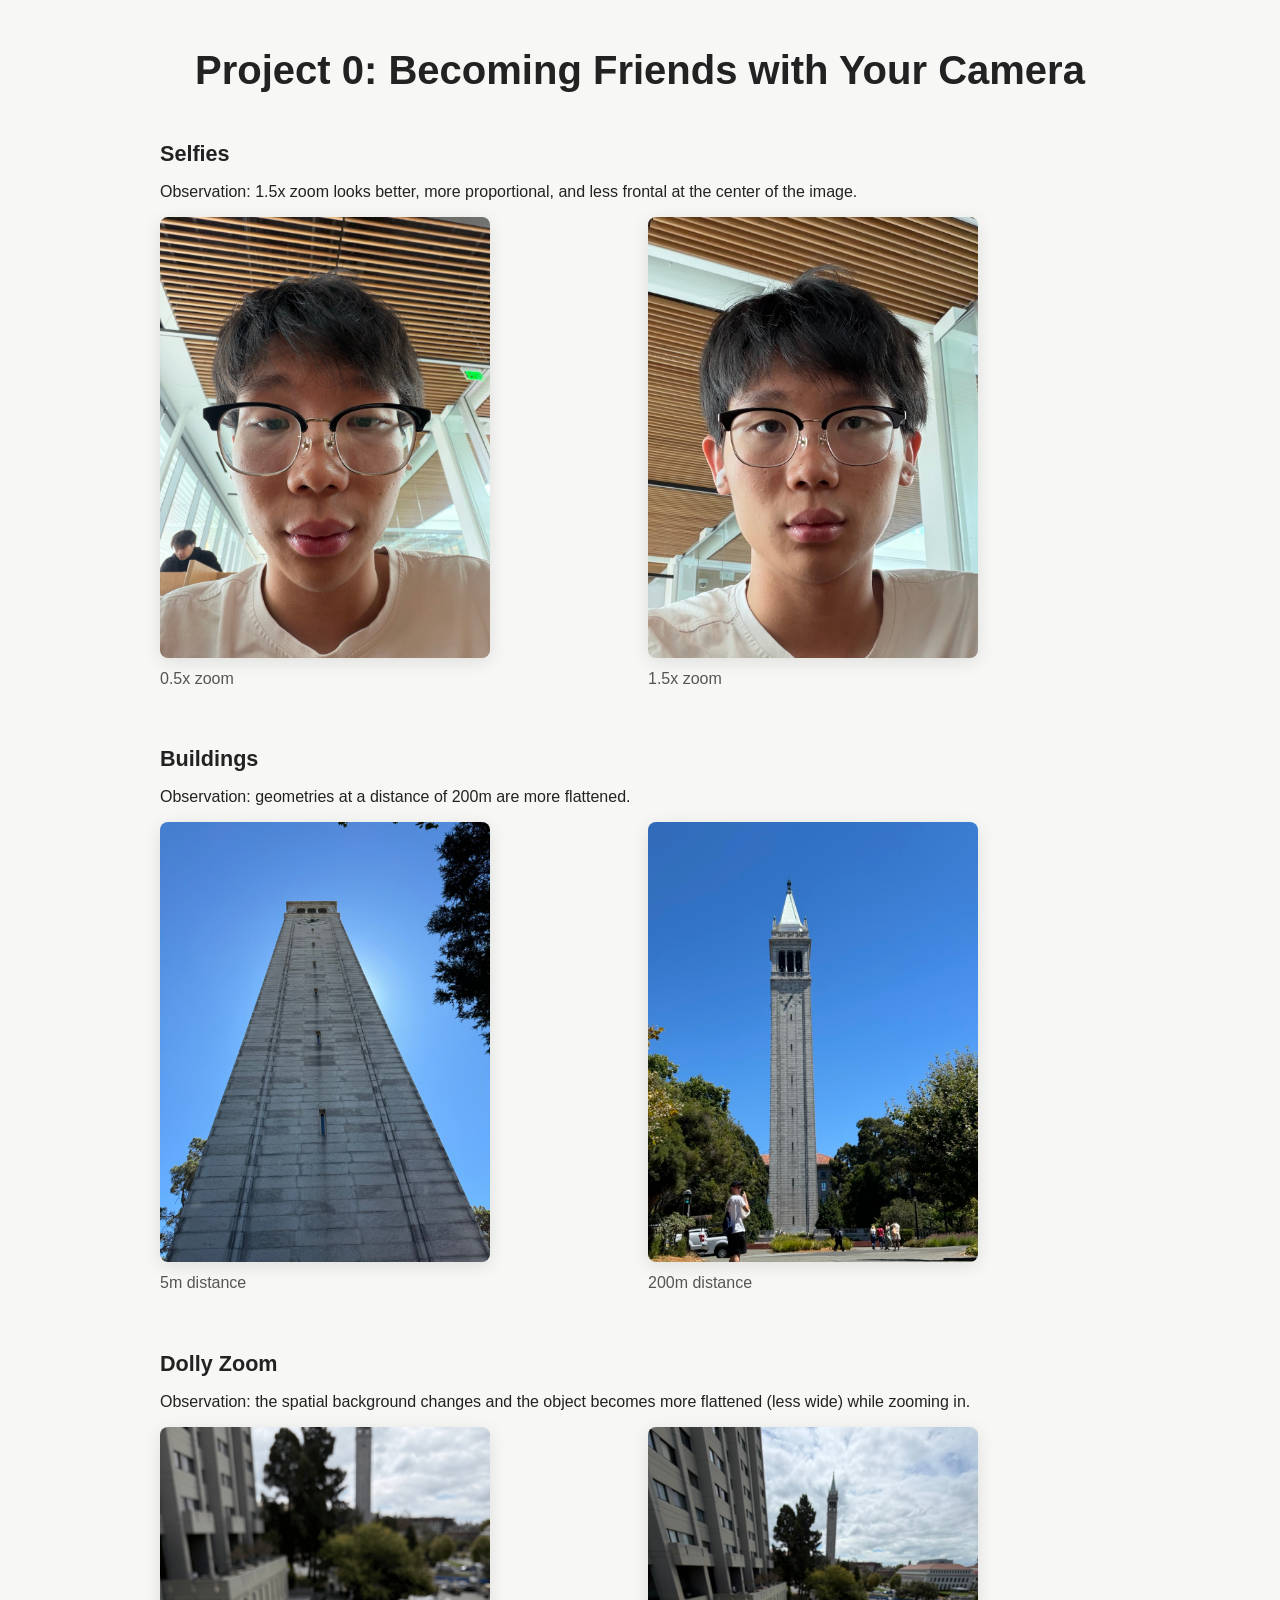
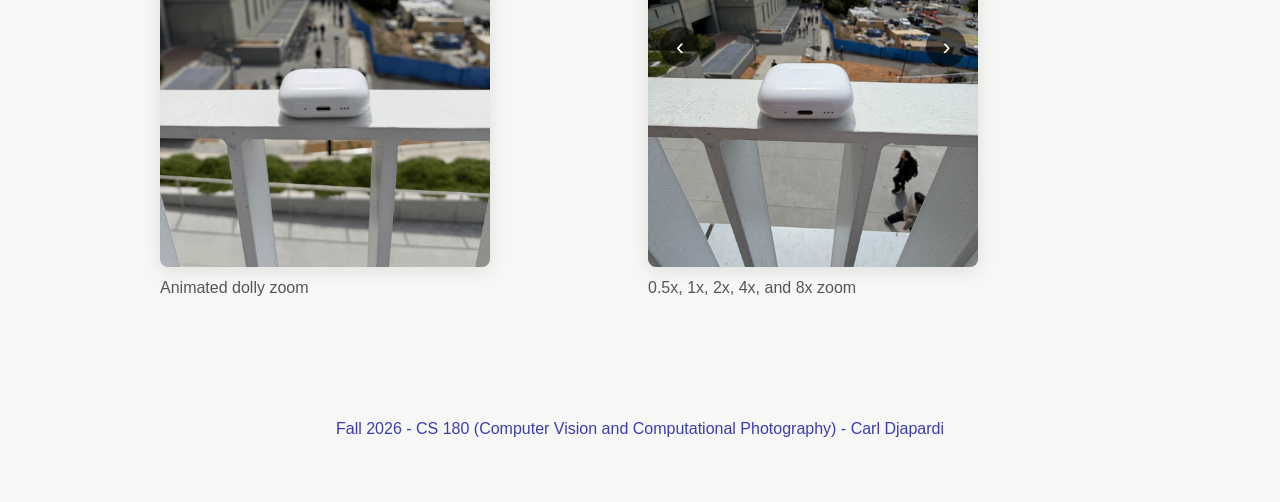
==== proj0/index.html @ 9b39c217 "proj 0 done" ====
<!doctype html>
<html lang="en">
  <head>
    <meta charset="UTF-8" />
    <title>Project 0</title>
    <style>
      body {
        margin: 0;
        font-family: Arial, Helvetica, sans-serif;
        color: #222;
        background: #f7f7f5;
      }

      main {
        width: 960px;
        margin: 0 auto;
        padding: 48px 0 72px;
      }

      h1 {
        margin: 0 0 48px;
        font-size: 2.5rem;
        text-align: center;
      }

      section + section {
        margin-top: 56px;
      }

      h2 {
        margin: 0 0 16px;
        font-size: 1.35rem;
      }

      footer {
        margin: 48px 0 64px 0;
        text-align: center;
      }

      a {
        text-decoration: none;
        color: rgb(60, 60, 177);
      }

      .gallery {
        display: grid;
        grid-template-columns: repeat(2, minmax(0, 1fr));
        gap: 16px;
      }

      figure {
        margin: 0;
        width: 70%;
      }

      img {
        display: block;
        width: 100%;
        aspect-ratio: 3 / 4;
        object-fit: cover;
        border-radius: 8px;
        box-shadow: 0 4px 18px rgb(0 0 0 / 10%);
      }

      figcaption {
        margin-top: 10px;
        line-height: 1.4;
        color: #555;
      }

      .carousel {
        position: relative;
      }

      .slide {
        display: none;
      }

      .slide.active {
        display: block;
      }

      .carousel button {
        position: absolute;
        top: 50%;
        width: 40px;
        height: 40px;
        border: 0;
        border-radius: 50%;
        color: white;
        background: rgb(0 0 0 / 55%);
        font-size: 1.5rem;
        cursor: pointer;
        transform: translateY(-50%);
      }

      .previous {
        left: 12px;
      }

      .next {
        right: 12px;
      }
    </style>
  </head>
  <body>
    <main>
      <h1>Project 0: Becoming Friends with Your Camera</h1>

      <section aria-labelledby="selfies-heading">
        <h2 id="selfies-heading">Selfies</h2>
        <p>Observation: 1.5x zoom looks better, more proportional, and less frontal at the center of the image.</p>
        <div class="gallery">
          <figure>
            <img src="images/IMG_5624%20Large.jpeg" alt="Selfie 1" />
            <figcaption>0.5x zoom</figcaption>
          </figure>
          <figure>
            <img src="images/IMG_5627%20Large.jpeg" alt="Selfie 2" />
            <figcaption>1.5x zoom</figcaption>
          </figure>
        </div>
      </section>

      <section aria-labelledby="buildings-heading">
        <h2 id="buildings-heading">Buildings</h2>
        <p>Observation: geometries at a distance of 200m are more flattened.</p>
        <div class="gallery">
          <figure>
            <img src="images/IMG_6735%20Large.jpeg" alt="Building 1" />
            <figcaption>5m distance</figcaption>
          </figure>
          <figure>
            <img src="images/IMG_6731%20Large.jpeg" alt="Building 2" />
            <figcaption>200m distance</figcaption>
          </figure>
        </div>
      </section>

      <section aria-labelledby="dolly-heading">
        <h2 id="dolly-heading">Dolly Zoom</h2>
        <p>Observation: the spatial background changes and the object becomes more flattened (less wide) while zooming in.</p>
        <div class="gallery">
          <figure>
            <img src="images/dolly_zoom.gif" alt="Animated dolly zoom" />
            <figcaption>Animated dolly zoom</figcaption>
          </figure>
          <figure>
            <div class="carousel" aria-label="Dolly zoom photo carousel">
              <img class="slide active" src="images/IMG_5634%20Large.jpeg" alt="Dolly zoom frame 1" />
              <img class="slide" src="images/IMG_5635%20Large.jpeg" alt="Dolly zoom frame 2" />
              <img class="slide" src="images/IMG_5636%20Large.jpeg" alt="Dolly zoom frame 3" />
              <img class="slide" src="images/IMG_5637%20Large.jpeg" alt="Dolly zoom frame 4" />
              <img class="slide" src="images/IMG_5638%20Large.jpeg" alt="Dolly zoom frame 5" />
              <button class="previous" type="button" aria-label="Previous image">&#8249;</button>
              <button class="next" type="button" aria-label="Next image">&#8250;</button>
            </div>
            <figcaption>0.5x, 1x, 2x, 4x, and 8x zoom</figcaption>
          </figure>
        </div>
      </section>
    </main>
    <footer>
      <a href="https://github.com/carldjapardi/cs180", target="_blank">
        Fall 2026 - CS 180 (Computer Vision and Computational Photography) - Carl Djapardi
      </a>
    </footer>

    <script>
      const slides = document.querySelectorAll(".slide");
      let current = 0;

      function changeSlide(amount) {
        slides[current].classList.remove("active");
        current = (current + amount + slides.length) % slides.length;
        slides[current].classList.add("active");
      }

      document.querySelector(".previous").onclick = () => changeSlide(-1);
      document.querySelector(".next").onclick = () => changeSlide(1);
    </script>
  </body>
</html>
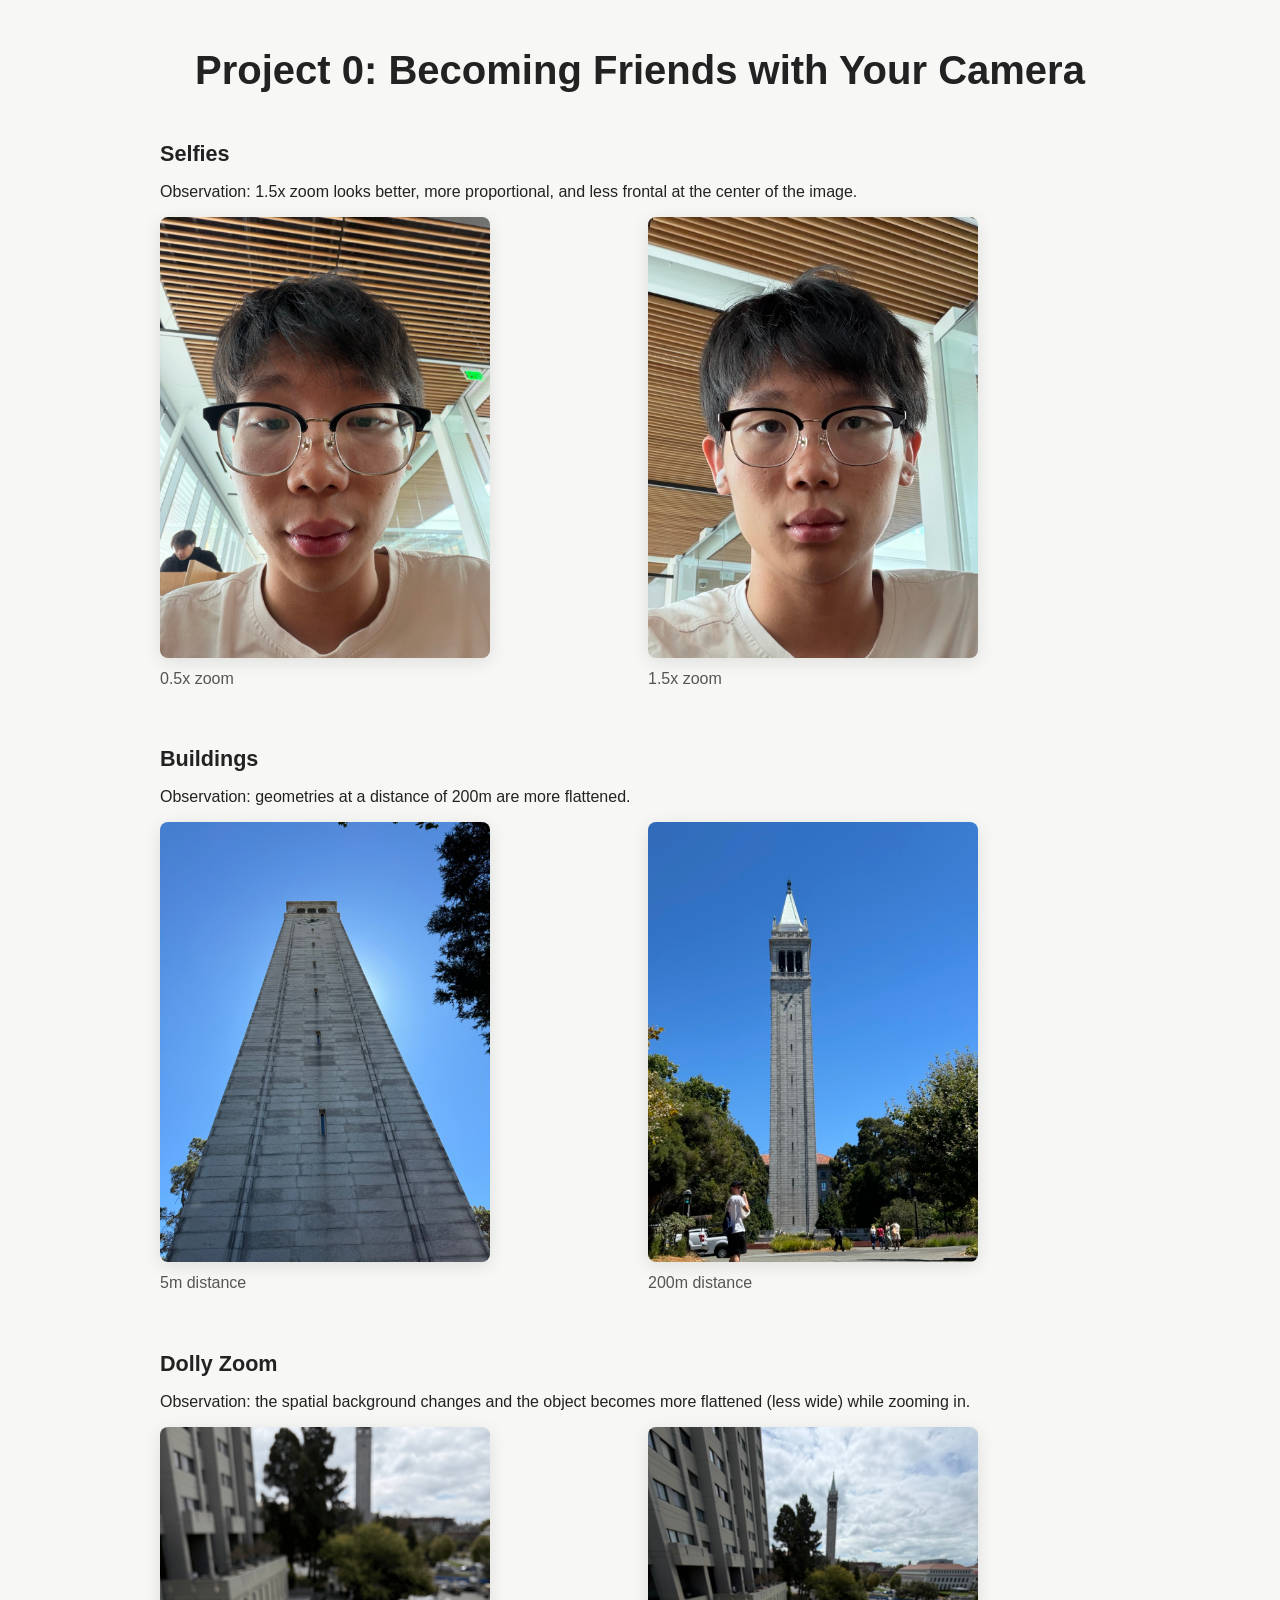
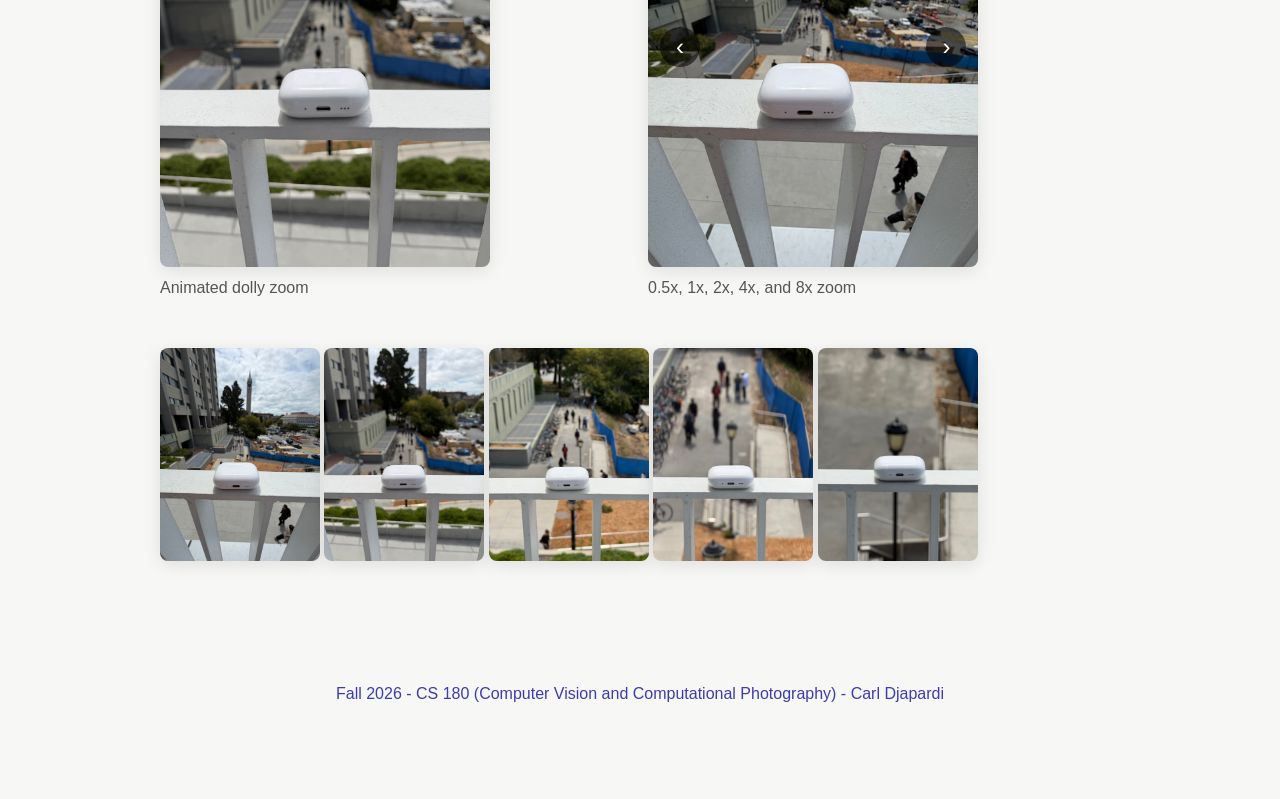
==== commit 6ed360c6: "proj0: styling changes" ====
--- a/proj0/index.html
+++ b/proj0/index.html
@@ -33,7 +33,7 @@
       }
 
       footer {
-        margin: 48px 0 64px 0;
+        margin: 48px 0 96px 0;
         text-align: center;
       }
 
@@ -60,6 +60,12 @@
         object-fit: cover;
         border-radius: 8px;
         box-shadow: 0 4px 18px rgb(0 0 0 / 10%);
+      }
+
+      .img_raw {
+        margin-top: 48px;
+        display: inline;
+        width: 160px;
       }
 
       figcaption {
@@ -107,7 +113,7 @@
     <main>
       <h1>Project 0: Becoming Friends with Your Camera</h1>
 
-      <section aria-labelledby="selfies-heading">
+      <section>
         <h2 id="selfies-heading">Selfies</h2>
         <p>Observation: 1.5x zoom looks better, more proportional, and less frontal at the center of the image.</p>
         <div class="gallery">
@@ -122,7 +128,7 @@
         </div>
       </section>
 
-      <section aria-labelledby="buildings-heading">
+      <section>
         <h2 id="buildings-heading">Buildings</h2>
         <p>Observation: geometries at a distance of 200m are more flattened.</p>
         <div class="gallery">
@@ -137,7 +143,7 @@
         </div>
       </section>
 
-      <section aria-labelledby="dolly-heading">
+      <section>
         <h2 id="dolly-heading">Dolly Zoom</h2>
         <p>Observation: the spatial background changes and the object becomes more flattened (less wide) while zooming in.</p>
         <div class="gallery">
@@ -146,17 +152,24 @@
             <figcaption>Animated dolly zoom</figcaption>
           </figure>
           <figure>
-            <div class="carousel" aria-label="Dolly zoom photo carousel">
+            <div class="carousel">
               <img class="slide active" src="images/IMG_5634%20Large.jpeg" alt="Dolly zoom frame 1" />
               <img class="slide" src="images/IMG_5635%20Large.jpeg" alt="Dolly zoom frame 2" />
               <img class="slide" src="images/IMG_5636%20Large.jpeg" alt="Dolly zoom frame 3" />
               <img class="slide" src="images/IMG_5637%20Large.jpeg" alt="Dolly zoom frame 4" />
               <img class="slide" src="images/IMG_5638%20Large.jpeg" alt="Dolly zoom frame 5" />
-              <button class="previous" type="button" aria-label="Previous image">&#8249;</button>
-              <button class="next" type="button" aria-label="Next image">&#8250;</button>
+              <button class="previous" type="button">&#8249;</button>
+              <button class="next" type="button">&#8250;</button>
             </div>
             <figcaption>0.5x, 1x, 2x, 4x, and 8x zoom</figcaption>
           </figure>
+        </div>
+        <div>
+            <img class="img_raw" src="images/IMG_5634%20Large.jpeg" alt="Dolly zoom frame 1" />
+            <img class="img_raw" src="images/IMG_5635%20Large.jpeg" alt="Dolly zoom frame 2" />
+            <img class="img_raw" src="images/IMG_5636%20Large.jpeg" alt="Dolly zoom frame 3" />
+            <img class="img_raw" src="images/IMG_5637%20Large.jpeg" alt="Dolly zoom frame 4" />
+            <img class="img_raw" src="images/IMG_5638%20Large.jpeg" alt="Dolly zoom frame 5" />
         </div>
       </section>
     </main>
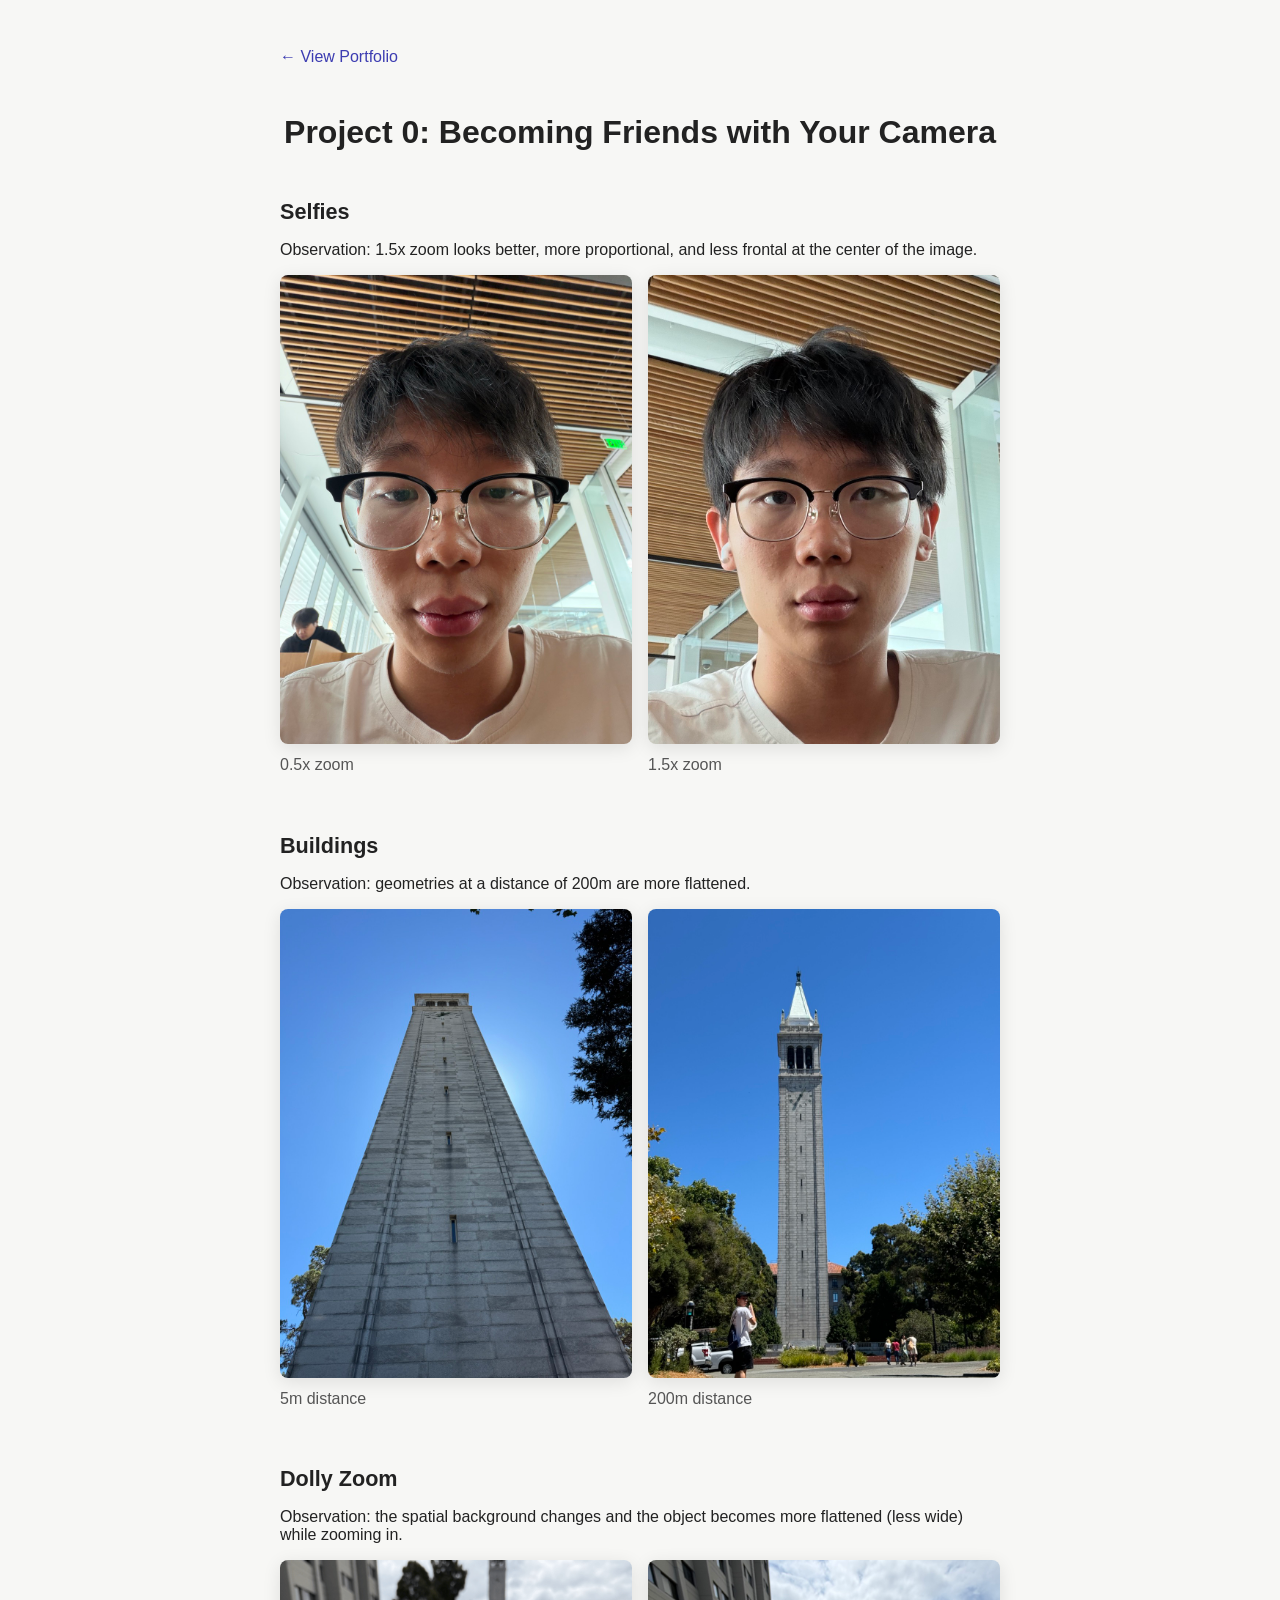
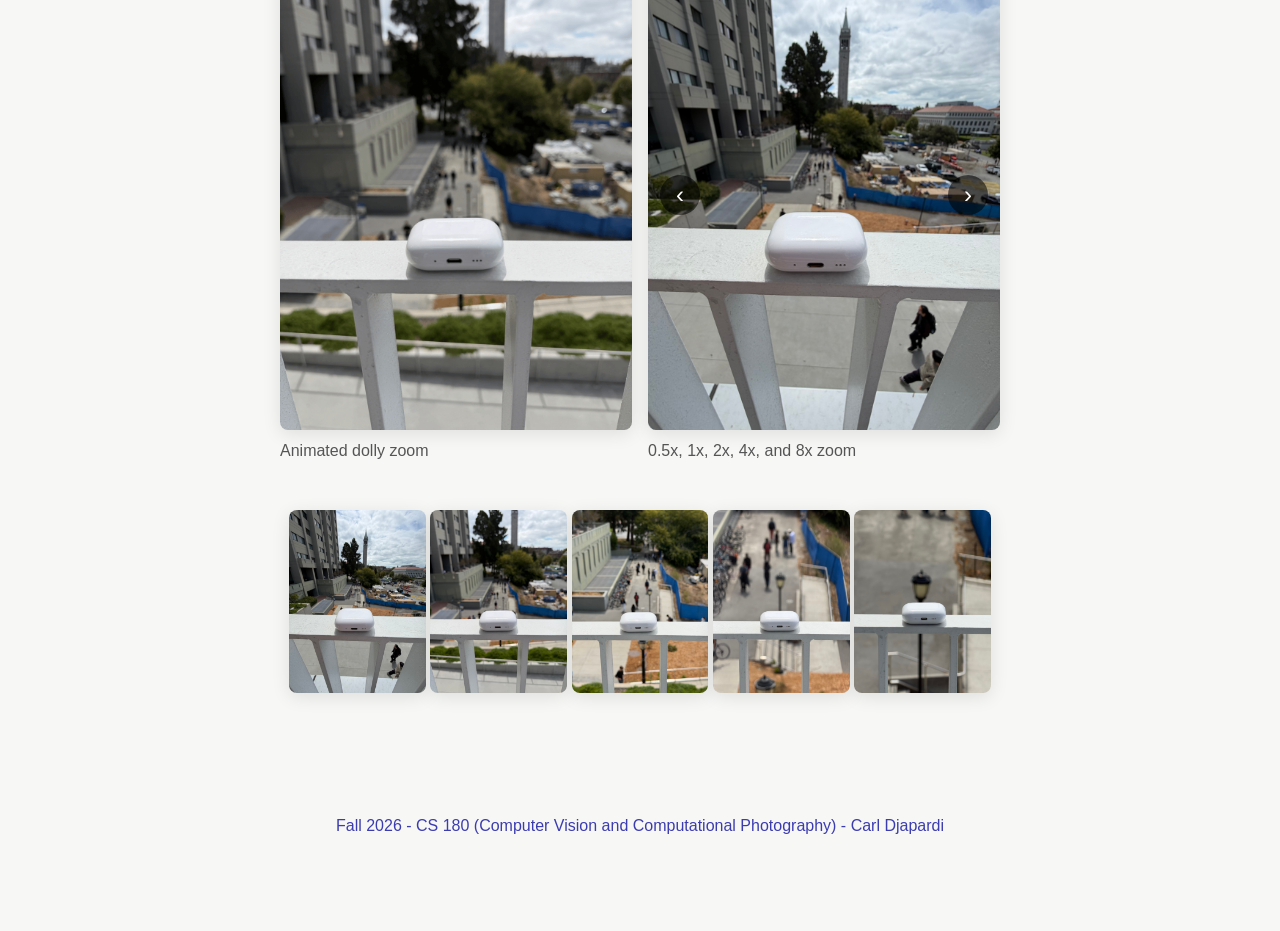
==== commit b67e02fe: "added root and links" ====
--- a/proj0/index.html
+++ b/proj0/index.html
@@ -12,14 +12,14 @@
       }
 
       main {
-        width: 960px;
+        width: 720px;
         margin: 0 auto;
         padding: 48px 0 72px;
       }
 
       h1 {
-        margin: 0 0 48px;
-        font-size: 2.5rem;
+        margin: 48px 0 48px 0;
+        font-size: 2rem;
         text-align: center;
       }
 
@@ -50,7 +50,6 @@
 
       figure {
         margin: 0;
-        width: 70%;
       }
 
       img {
@@ -65,7 +64,7 @@
       .img_raw {
         margin-top: 48px;
         display: inline;
-        width: 160px;
+        width: 19%;
       }
 
       figcaption {
@@ -111,6 +110,7 @@
   </head>
   <body>
     <main>
+      <a href="../index.html">&larr; View Portfolio</a>
       <h1>Project 0: Becoming Friends with Your Camera</h1>
 
       <section>
@@ -164,7 +164,7 @@
             <figcaption>0.5x, 1x, 2x, 4x, and 8x zoom</figcaption>
           </figure>
         </div>
-        <div>
+        <div style="text-align: center;">
             <img class="img_raw" src="images/IMG_5634%20Large.jpeg" alt="Dolly zoom frame 1" />
             <img class="img_raw" src="images/IMG_5635%20Large.jpeg" alt="Dolly zoom frame 2" />
             <img class="img_raw" src="images/IMG_5636%20Large.jpeg" alt="Dolly zoom frame 3" />
